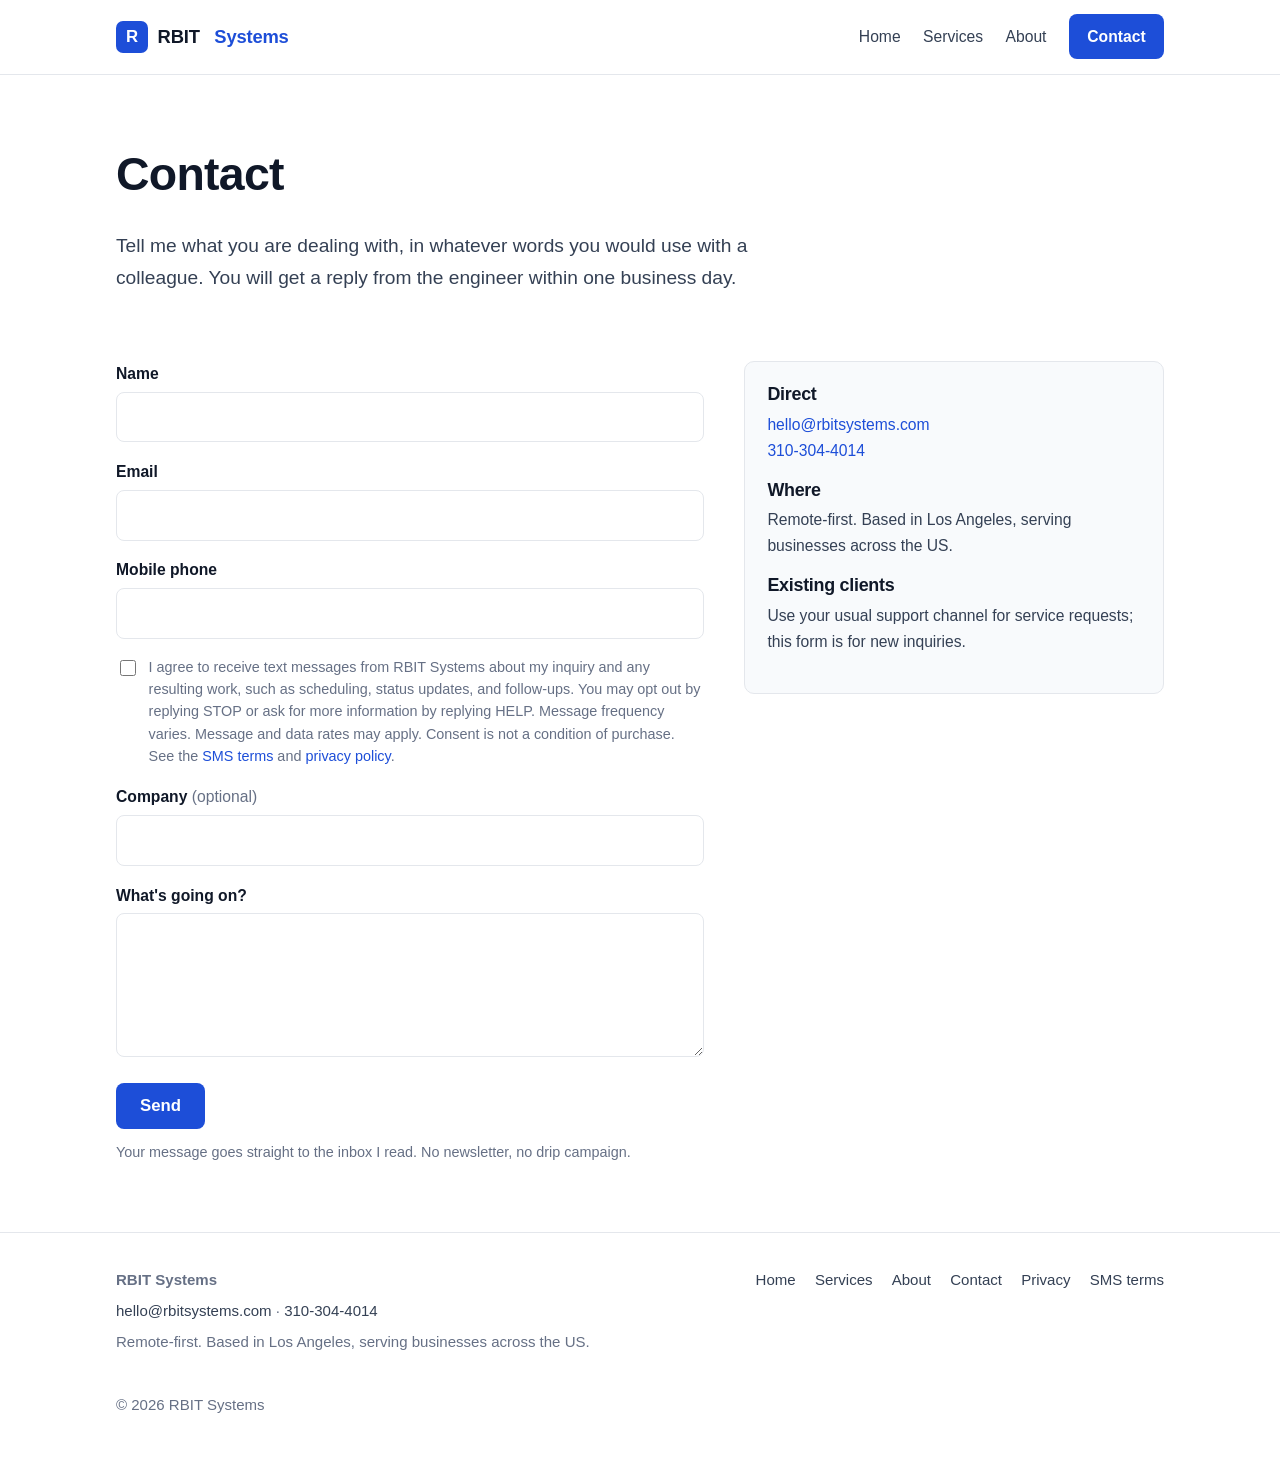
==== contact.html @ ca289289 "Static copy of rbitsystems.com for A2P scanner infrastructure test" ====
<!DOCTYPE html>
<html lang="en">
<head>
  <meta charset="utf-8">
  <meta name="viewport" content="width=device-width, initial-scale=1">
  <title>Contact | RBIT Systems</title>
  <meta name="description" content="Describe your IT problem and get a reply from the engineer within one business day. Remote-first, based in Los Angeles, serving businesses across the US.">
  <link rel="canonical" href="https://rbitsystems.com/contact">
  <meta property="og:title" content="Contact | RBIT Systems">
  <meta property="og:description" content="Describe your IT problem and get a reply from the engineer within one business day.">
  <meta property="og:url" content="https://rbitsystems.com/contact">
  <meta property="og:type" content="website">
  <meta property="og:image" content="https://rbitsystems.com/assets/og-image.png">
  <meta name="twitter:card" content="summary_large_image">
  <link rel="icon" href="/assets/favicon.svg" type="image/svg+xml">
  <link rel="stylesheet" href="/assets/style.css">
  <script src="https://challenges.cloudflare.com/turnstile/v0/api.js" async defer></script>
  <script type="application/ld+json">
  {
    "@context": "https://schema.org",
    "@type": "ContactPage",
    "url": "https://rbitsystems.com/contact",
    "mainEntity": {
      "@type": "Organization",
      "name": "RBIT Systems",
      "url": "https://rbitsystems.com/",
      "contactPoint": {
        "@type": "ContactPoint",
        "contactType": "sales",
        "email": "hello@rbitsystems.com",
        "telephone": "+1-310-304-4014",
        "areaServed": "US",
        "availableLanguage": "English"
      }
    }
  }
  </script>
</head>
<body>

<header class="site-header">
  <div class="container">
    <a class="brand" href="/"><span class="tile">R</span>RBIT&nbsp;<span class="sub">Systems</span></a>
    <nav class="site-nav" aria-label="Main">
      <a href="/">Home</a>
      <a href="/services">Services</a>
      <a href="/about">About</a>
      <a class="btn" href="/contact" aria-current="page">Contact</a>
    </nav>
  </div>
</header>

<main>

  <section class="hero" style="padding-bottom:2rem">
    <div class="container">
      <h1>Contact</h1>
      <p class="lead">Tell me what you are dealing with, in whatever words you would use with a colleague. You will get a reply from the engineer within one business day.</p>
    </div>
  </section>

  <section class="section" style="padding-top:1rem">
    <div class="container contact-grid">

      <form method="POST" action="/api/contact">
        <div class="field">
          <label for="name">Name</label>
          <input type="text" id="name" name="name" required maxlength="200" autocomplete="name">
        </div>
        <div class="field">
          <label for="email">Email</label>
          <input type="email" id="email" name="email" required maxlength="320" autocomplete="email">
        </div>
        <div class="field">
          <label for="phone">Mobile phone</label>
          <input type="tel" id="phone" name="phone" required maxlength="25" autocomplete="tel">
        </div>
        <div class="consent">
          <input type="checkbox" id="sms_consent" name="sms_consent" value="yes">
          <label for="sms_consent">I agree to receive text messages from RBIT Systems about my inquiry and any resulting work, such as scheduling, status updates, and follow-ups. You may opt out by replying STOP or ask for more information by replying HELP. Message frequency varies. Message and data rates may apply. Consent is not a condition of purchase. See the <a href="/sms-terms">SMS terms</a> and <a href="/privacy-policy">privacy policy</a>.</label>
        </div>
        <div class="field">
          <label for="company">Company <span class="opt">(optional)</span></label>
          <input type="text" id="company" name="company" maxlength="200" autocomplete="organization">
        </div>
        <div class="field">
          <label for="message">What's going on?</label>
          <textarea id="message" name="message" required maxlength="5000"></textarea>
        </div>
        <div class="hp" aria-hidden="true">
          <label for="website">Website</label>
          <input type="text" id="website" name="website" tabindex="-1" autocomplete="off">
        </div>
        <div class="field">
          <!-- Turnstile site key: replace placeholder with the real key from the Cloudflare dashboard.
               Test key 1x00000000000000000000AA always passes (local dev). -->
          <div class="cf-turnstile" data-sitekey="1x00000000000000000000AA"></div>
        </div>
        <button class="btn btn-lg" type="submit">Send</button>
        <p class="form-note" style="margin-top:0.8rem">Your message goes straight to the inbox I read. No newsletter, no drip campaign.</p>
      </form>

      <aside class="contact-aside">
        <h3>Direct</h3>
        <p><a href="mailto:hello@rbitsystems.com">hello@rbitsystems.com</a><br><a href="tel:+13103044014">310-304-4014</a></p>
        <h3>Where</h3>
        <p>Remote-first. Based in Los Angeles, serving businesses across the US.</p>
        <h3>Existing clients</h3>
        <p>Use your usual support channel for service requests; this form is for new inquiries.</p>
      </aside>

    </div>
  </section>

</main>

<footer class="site-footer">
  <div class="container">
    <div>
      <div><strong>RBIT Systems</strong></div>
      <div class="fine"><a href="mailto:hello@rbitsystems.com">hello@rbitsystems.com</a> &middot; <a href="tel:+13103044014">310-304-4014</a></div>
      <div class="fine">Remote-first. Based in Los Angeles, serving businesses across the US.</div>
    </div>
    <nav aria-label="Footer">
      <a href="/">Home</a>
      <a href="/services">Services</a>
      <a href="/about">About</a>
      <a href="/contact">Contact</a>
      <a href="/privacy-policy">Privacy</a>
      <a href="/sms-terms">SMS terms</a>
    </nav>
    <div class="fine">&copy; 2026 RBIT Systems</div>
  </div>
</footer>

</body>
</html>
---- assets/style.css ----
/* RBIT Systems — single shared stylesheet. System font stack, no external fonts, no JS dependencies. */

:root {
  --ink: #101828;
  --body: #344054;
  --muted: #667085;
  --accent: #1d4ed8;
  --accent-dark: #1e40af;
  --accent-soft: #eff4ff;
  --bg: #ffffff;
  --surface: #f8fafc;
  --border: #e4e7ec;
  --radius: 10px;
  --maxw: 68rem;
}

* { box-sizing: border-box; }

html { scroll-behavior: smooth; }

body {
  margin: 0;
  font-family: -apple-system, BlinkMacSystemFont, "Segoe UI", Roboto, Helvetica, Arial, sans-serif;
  font-size: 1.0625rem;
  line-height: 1.65;
  color: var(--body);
  background: var(--bg);
  -webkit-font-smoothing: antialiased;
}

h1, h2, h3 {
  color: var(--ink);
  line-height: 1.2;
  margin: 0 0 0.6em;
  letter-spacing: -0.015em;
}

h1 { font-size: clamp(1.9rem, 4.5vw, 2.9rem); font-weight: 750; }
h2 { font-size: clamp(1.4rem, 3vw, 1.85rem); font-weight: 700; }
h3 { font-size: 1.12rem; font-weight: 650; }

p { margin: 0 0 1em; }

a { color: var(--accent); text-decoration: none; }
a:hover { text-decoration: underline; }

.container {
  max-width: var(--maxw);
  margin: 0 auto;
  padding: 0 1.25rem;
}

/* Header */

.site-header {
  border-bottom: 1px solid var(--border);
  background: var(--bg);
}

.site-header .container {
  display: flex;
  align-items: center;
  justify-content: space-between;
  flex-wrap: wrap;
  gap: 0.6rem 1rem;
  padding-top: 0.9rem;
  padding-bottom: 0.9rem;
}

.brand {
  display: flex;
  align-items: center;
  gap: 0.6rem;
  color: var(--ink);
  font-weight: 750;
  font-size: 1.15rem;
  letter-spacing: -0.01em;
}

.brand:hover { text-decoration: none; }

.brand .tile {
  width: 2rem;
  height: 2rem;
  border-radius: 7px;
  background: var(--accent);
  color: #fff;
  display: inline-flex;
  align-items: center;
  justify-content: center;
  font-weight: 800;
  font-size: 1.05rem;
}

.brand .sub { color: var(--accent); font-weight: 650; }

.site-nav {
  display: flex;
  align-items: center;
  gap: 1.4rem;
  flex-wrap: wrap;
}

@media (max-width: 34rem) {
  .site-nav { gap: 0.9rem; }
  .site-nav .btn { padding: 0.45rem 0.85rem; }
}

.site-nav a { color: var(--body); font-weight: 500; font-size: 0.98rem; }
.site-nav a:hover { color: var(--ink); text-decoration: none; }
.site-nav a[aria-current="page"] { color: var(--ink); font-weight: 650; }

.btn {
  display: inline-block;
  background: var(--accent);
  color: #fff !important;
  font-weight: 600;
  padding: 0.6rem 1.15rem;
  border-radius: 8px;
  border: none;
  font-size: 1rem;
  cursor: pointer;
}

.btn:hover { background: var(--accent-dark); text-decoration: none; }

.btn-lg { padding: 0.8rem 1.5rem; font-size: 1.05rem; }

/* Sections */

.hero { padding: 4.5rem 0 3.5rem; }
.hero p.lead { font-size: 1.2rem; max-width: 44rem; color: var(--body); }
.hero .actions { margin-top: 1.8rem; display: flex; gap: 1rem; align-items: center; flex-wrap: wrap; }
.hero .actions .alt { font-weight: 550; }

.section { padding: 3.25rem 0; }
.section.surface { background: var(--surface); border-top: 1px solid var(--border); border-bottom: 1px solid var(--border); }
.section-intro { max-width: 44rem; }

.cards {
  display: grid;
  grid-template-columns: repeat(auto-fit, minmax(15.5rem, 1fr));
  gap: 1.1rem;
  margin-top: 1.8rem;
}

.card {
  background: var(--bg);
  border: 1px solid var(--border);
  border-radius: var(--radius);
  padding: 1.4rem 1.4rem 1.2rem;
}

.card h3 { margin-bottom: 0.5rem; }
.card p { color: var(--body); font-size: 0.98rem; margin-bottom: 0.7rem; }
.card a { font-weight: 550; font-size: 0.95rem; }

.steps { display: grid; grid-template-columns: repeat(auto-fit, minmax(14rem, 1fr)); gap: 1.5rem; margin-top: 1.6rem; }
.steps .step h3 { display: flex; align-items: baseline; gap: 0.55rem; }
.steps .num {
  color: var(--accent);
  font-weight: 750;
  font-variant-numeric: tabular-nums;
}

.cred { display: flex; gap: 2.5rem; flex-wrap: wrap; margin-top: 1.4rem; }
.cred div strong { display: block; color: var(--ink); font-size: 1.05rem; }
.cred div span { color: var(--muted); font-size: 0.95rem; }

/* Services page */

.service-group { padding: 2.4rem 0 0.6rem; }
.service-group h2 { scroll-margin-top: 1.5rem; }
.service-group ul { margin: 0.8rem 0 1rem; padding-left: 1.2rem; }
.service-group li { margin-bottom: 0.45rem; }
.service-group .blurb { max-width: 46rem; }

/* Contact page */

.contact-grid {
  display: grid;
  grid-template-columns: minmax(0, 1.4fr) minmax(0, 1fr);
  gap: 2.5rem;
  align-items: start;
}

@media (max-width: 44rem) {
  .contact-grid { grid-template-columns: 1fr; }
}

.contact-aside {
  background: var(--surface);
  border: 1px solid var(--border);
  border-radius: var(--radius);
  padding: 1.4rem;
}

.contact-aside h3 { margin-bottom: 0.4rem; }
.contact-aside p { font-size: 0.98rem; }

form .field { margin-bottom: 1.05rem; }

label { display: block; font-weight: 600; color: var(--ink); margin-bottom: 0.3rem; font-size: 0.98rem; }
label .opt { color: var(--muted); font-weight: 450; }

input[type="text"], input[type="email"], input[type="tel"], textarea {
  width: 100%;
  padding: 0.65rem 0.8rem;
  border: 1px solid var(--border);
  border-radius: 8px;
  font: inherit;
  color: var(--ink);
  background: var(--bg);
}

input:focus, textarea:focus { outline: 2px solid var(--accent); outline-offset: 1px; border-color: var(--accent); }

textarea { min-height: 9rem; resize: vertical; }

form .consent { display: flex; gap: 0.6rem; align-items: flex-start; margin-bottom: 1.05rem; }
form .consent input[type="checkbox"] { flex: none; width: 1rem; height: 1rem; margin-top: 0.25rem; accent-color: var(--accent); }
form .consent label { margin-bottom: 0; font-weight: 450; font-size: 0.9rem; line-height: 1.55; color: var(--muted); }

.hp { position: absolute; left: -9999px; top: -9999px; }

.form-note { color: var(--muted); font-size: 0.9rem; }

.notice {
  border-radius: 8px;
  padding: 0.85rem 1rem;
  margin-bottom: 1.2rem;
  font-size: 0.98rem;
}

.notice.ok { background: #ecfdf3; border: 1px solid #abefc6; color: #085d3a; }
.notice.err { background: #fef3f2; border: 1px solid #fecdca; color: #912018; }

/* CTA band */

.cta-band { text-align: left; }
.cta-band .container { display: flex; align-items: center; justify-content: space-between; gap: 1.5rem; flex-wrap: wrap; }
.cta-band p { margin: 0; color: var(--body); max-width: 38rem; }

/* Footer */

.site-footer {
  border-top: 1px solid var(--border);
  padding: 2.2rem 0 2.6rem;
  color: var(--muted);
  font-size: 0.94rem;
}

.site-footer .container { display: flex; justify-content: space-between; gap: 2rem; flex-wrap: wrap; }
.site-footer nav { display: flex; gap: 1.2rem; flex-wrap: wrap; }
.site-footer a { color: var(--body); }
.site-footer .fine { margin-top: 0.4rem; }

/* Prose pages (about) */

.prose { max-width: 46rem; }
.prose h2 { margin-top: 2.2rem; }
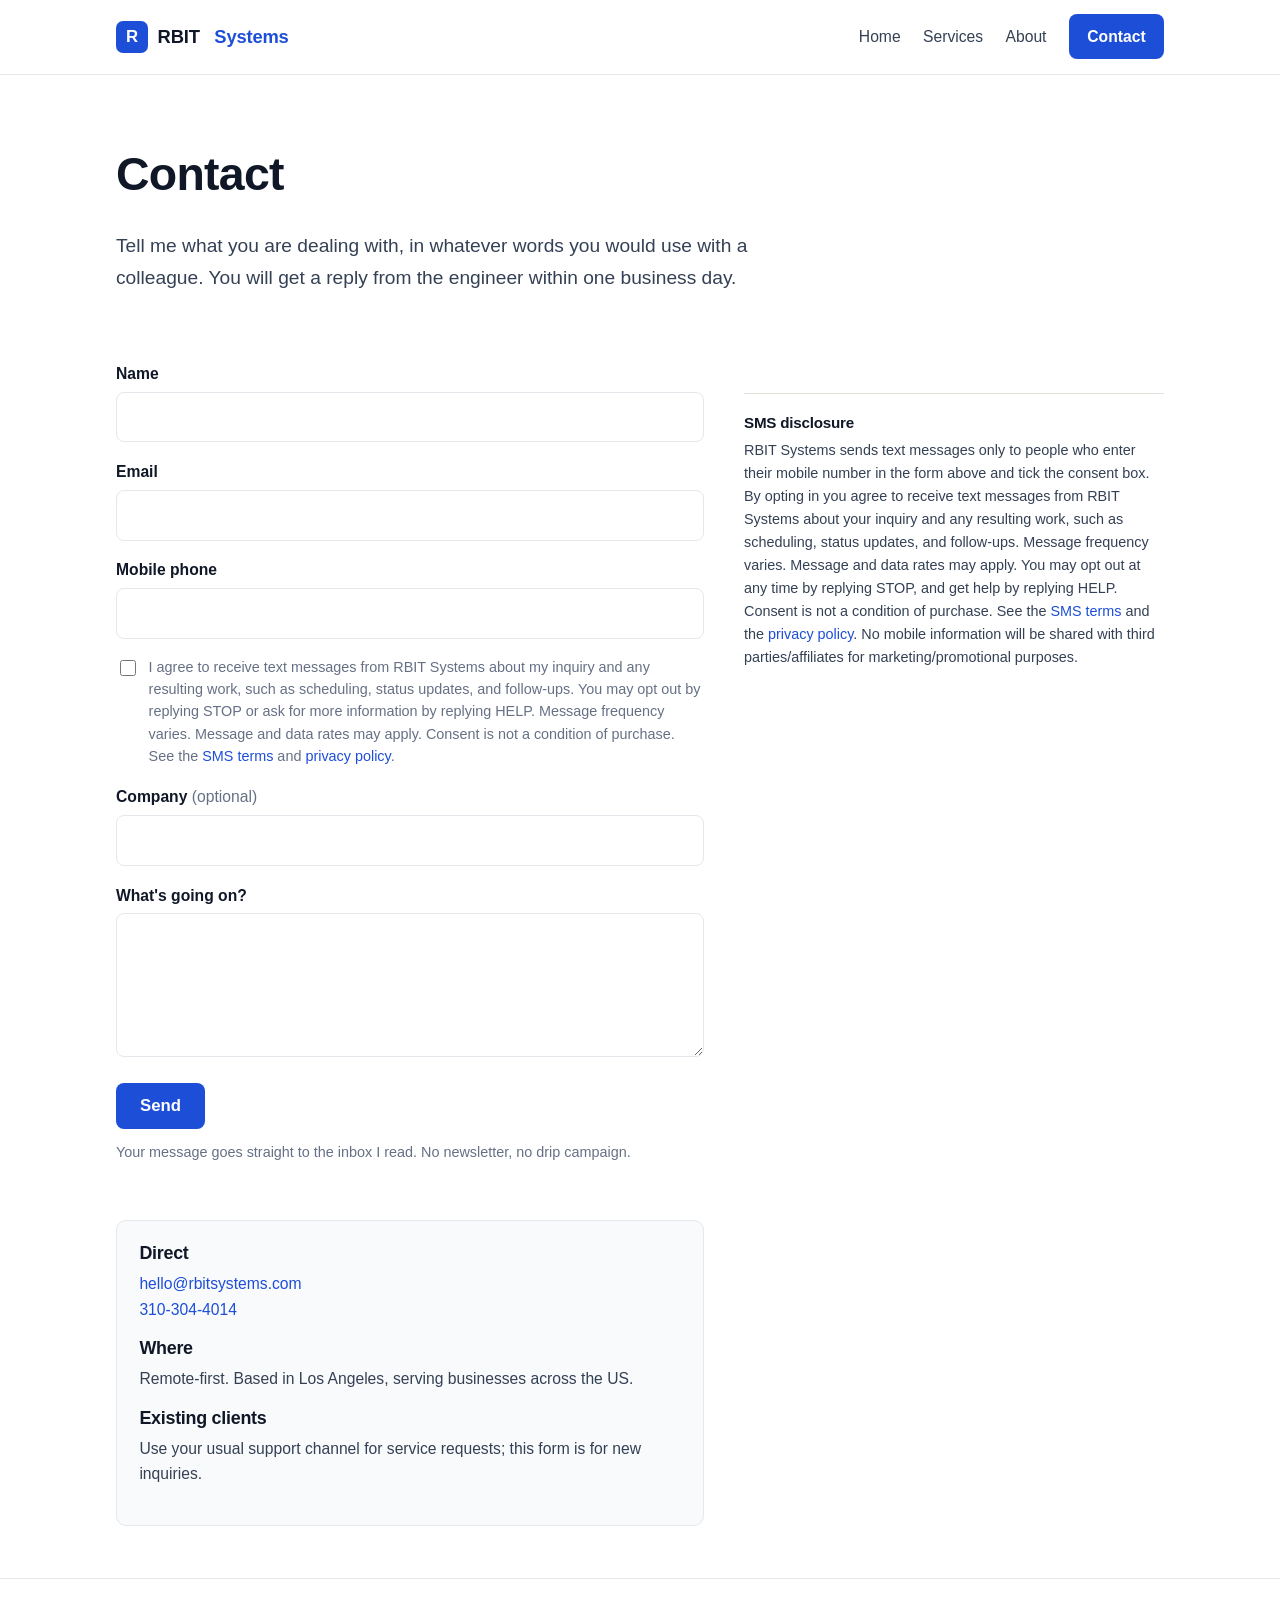
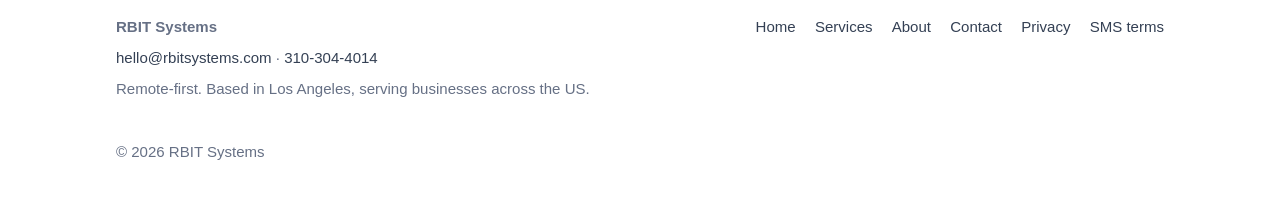
==== commit 320e3007: "Sync: prose SMS disclosure" ====
--- a/contact.html
+++ b/contact.html
@@ -100,6 +100,11 @@
         <p class="form-note" style="margin-top:0.8rem">Your message goes straight to the inbox I read. No newsletter, no drip campaign.</p>
       </form>
 
+      <div class="sms-disclosure">
+        <h2>SMS disclosure</h2>
+        <p>RBIT Systems sends text messages only to people who enter their mobile number in the form above and tick the consent box. By opting in you agree to receive text messages from RBIT Systems about your inquiry and any resulting work, such as scheduling, status updates, and follow-ups. Message frequency varies. Message and data rates may apply. You may opt out at any time by replying STOP, and get help by replying HELP. Consent is not a condition of purchase. See the <a href="/sms-terms">SMS terms</a> and the <a href="/privacy-policy">privacy policy</a>. No mobile information will be shared with third parties/affiliates for marketing/promotional purposes.</p>
+      </div>
+
       <aside class="contact-aside">
         <h3>Direct</h3>
         <p><a href="mailto:hello@rbitsystems.com">hello@rbitsystems.com</a><br><a href="tel:+13103044014">310-304-4014</a></p>
--- a/assets/style.css
+++ b/assets/style.css
@@ -259,3 +259,10 @@
 
 .prose { max-width: 46rem; }
 .prose h2 { margin-top: 2.2rem; }
+
+/* Plain-prose restatement of the SMS disclosure. The same terms appear beside
+   the consent checkbox, but text inside a <label> is skipped by some compliance
+   scrapers, so the form's terms are also stated here as ordinary prose. */
+.sms-disclosure { margin: 2rem 0 0; padding-top: 1.25rem; border-top: 0.5px solid var(--rule, #e5e2db); }
+.sms-disclosure h2 { font-size: 0.95rem; margin: 0 0 0.4rem; }
+.sms-disclosure p { font-size: 0.9rem; line-height: 1.6; margin: 0; }
